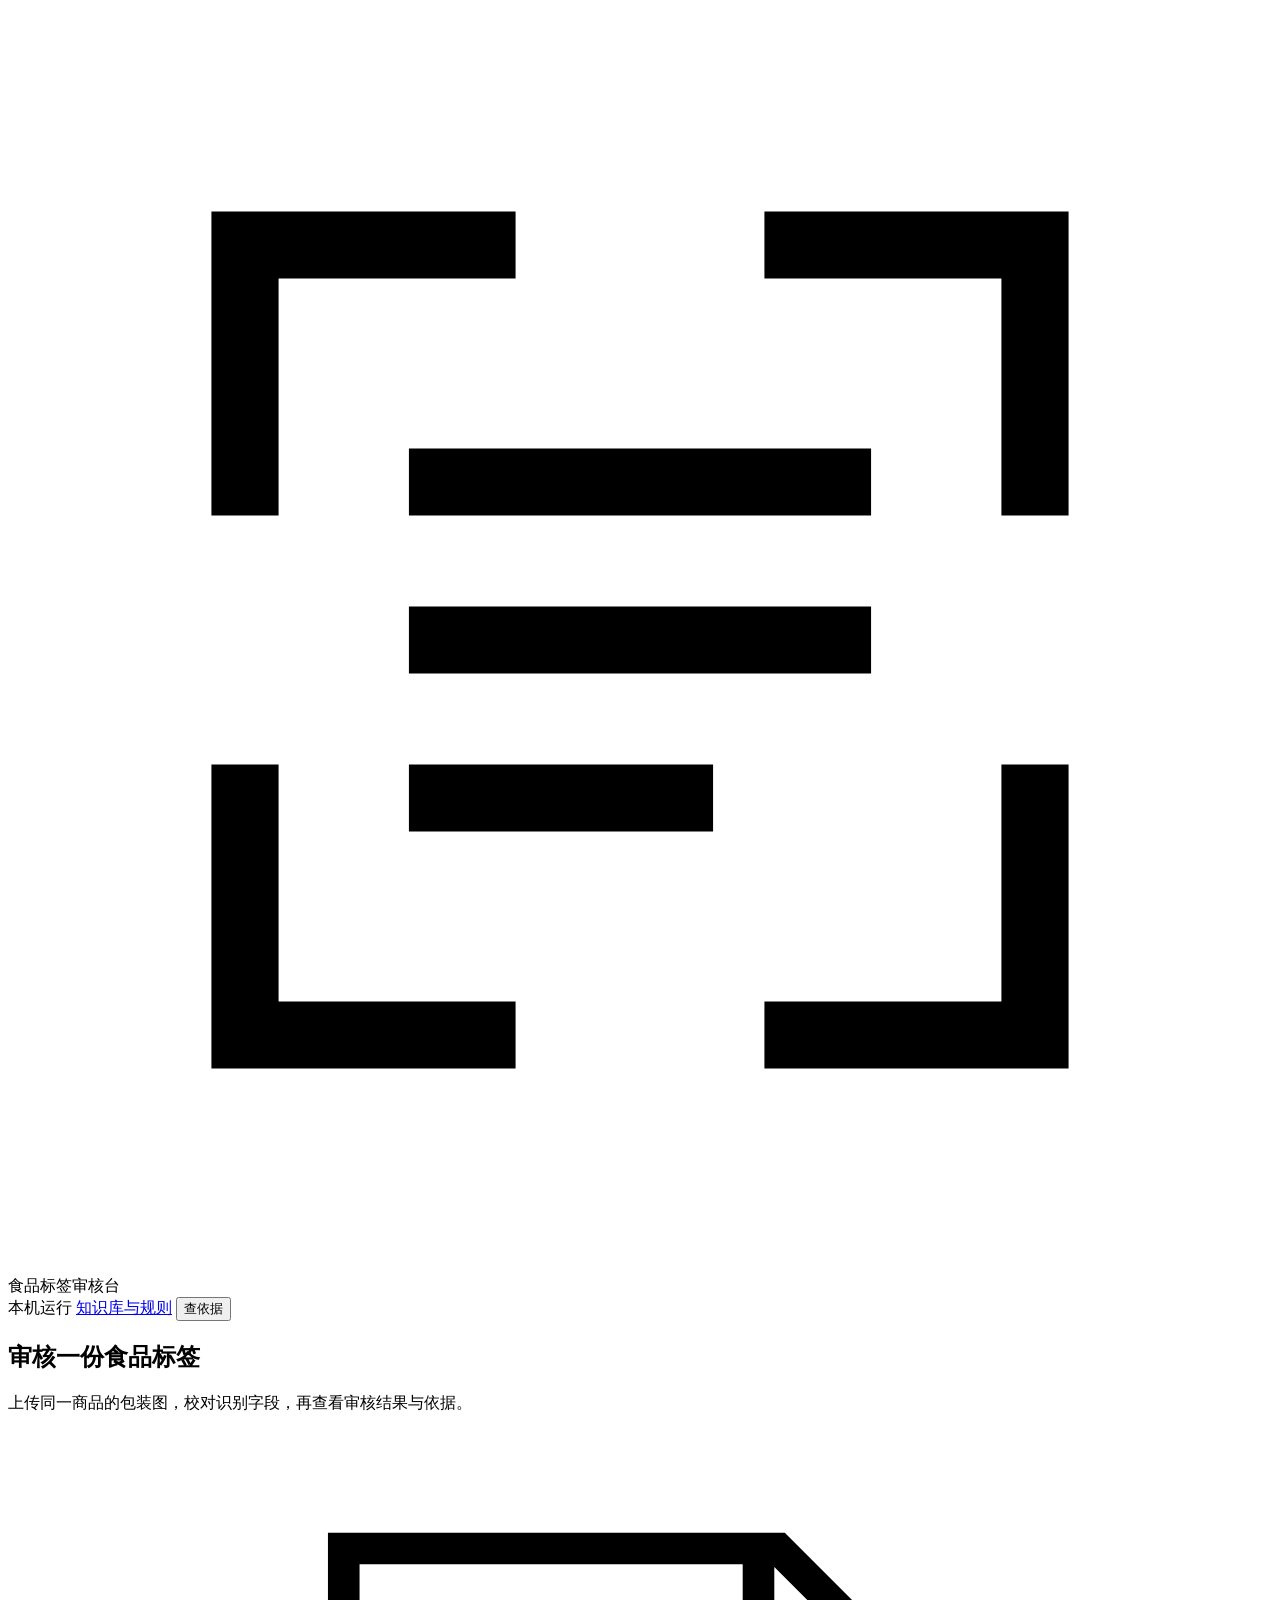
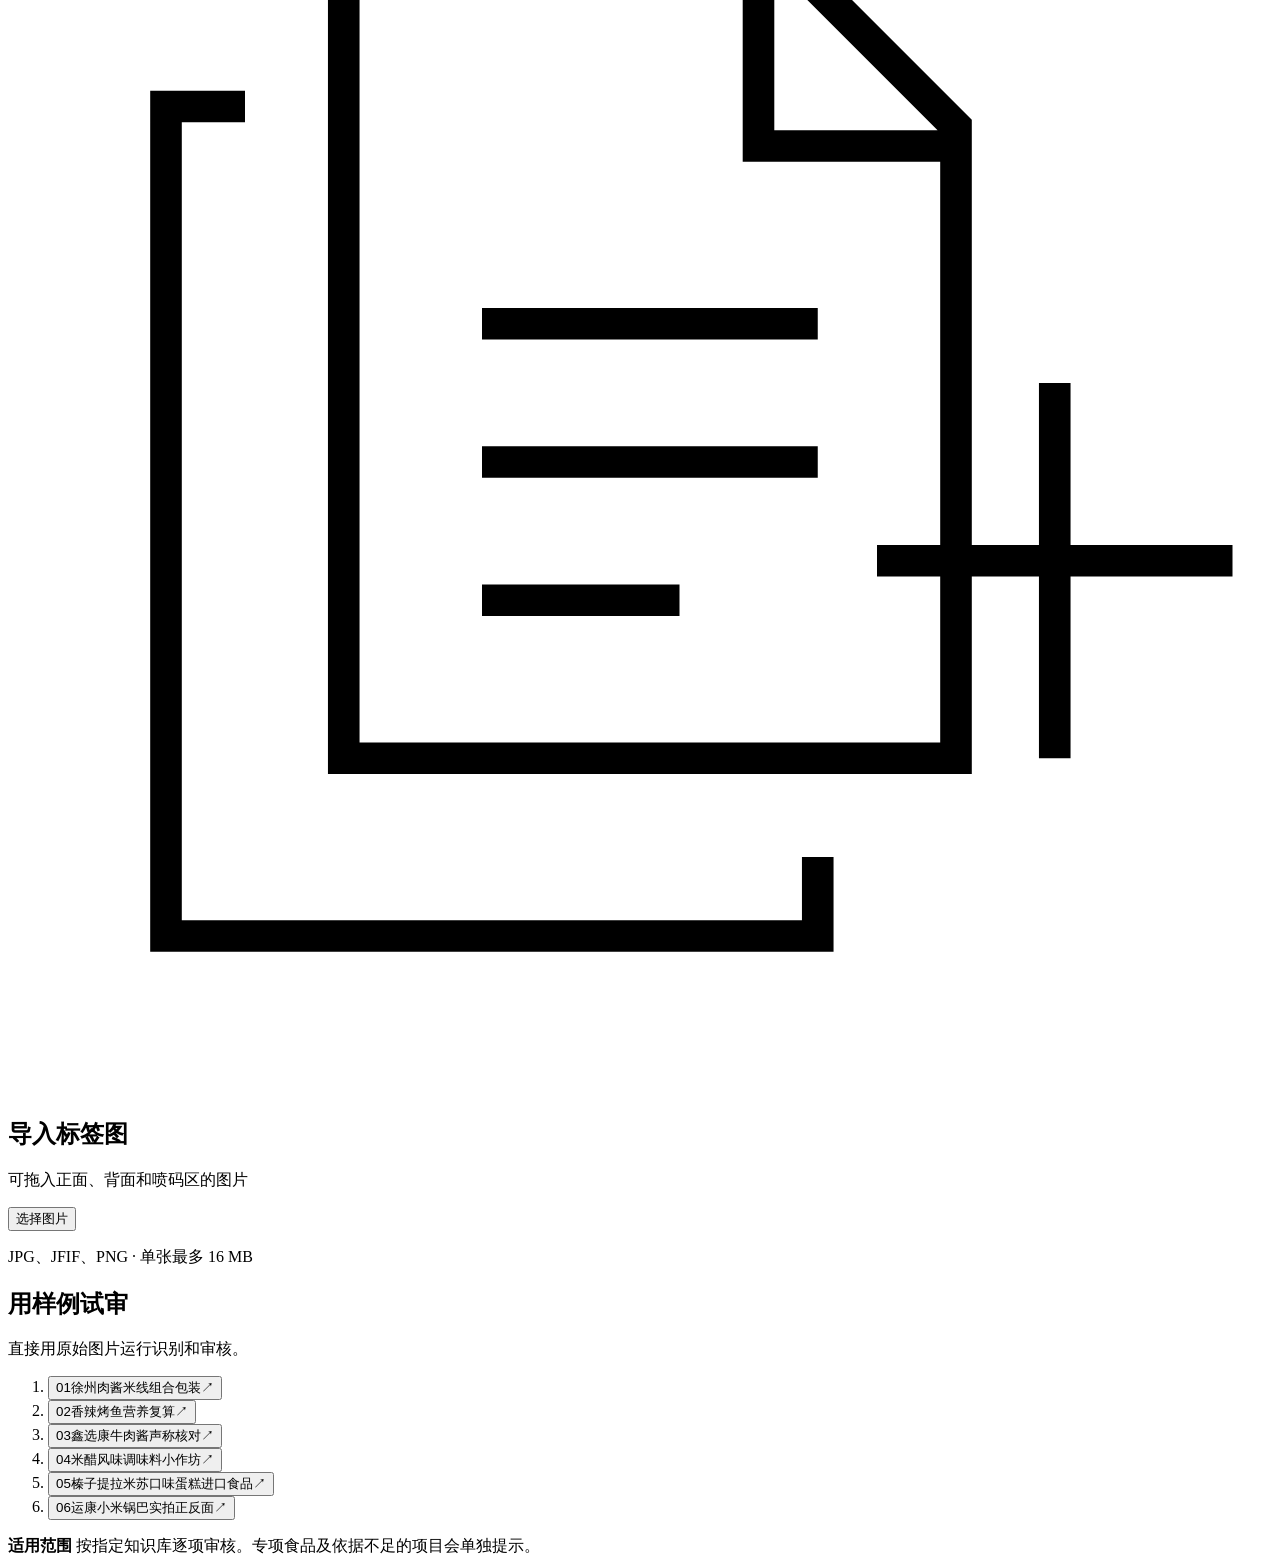
==== index.html @ 0190dfd8 "Initial commit: local-first food label review workbench 代码与功能开源；不含任何标准/法规正文、真实商品照片或企业信息。  包含 - 审核主流程" ====
<!doctype html>
<html lang="zh-CN">
<head>
  <meta charset="utf-8">
  <meta name="viewport" content="width=device-width, initial-scale=1">
  <meta name="color-scheme" content="light">
  <meta name="referrer" content="no-referrer">
  <title>食品标签审核台</title>
  <link rel="stylesheet" href="/style.css">
  <script src="/report.js" defer></script>
  <script src="/app.js" defer></script>
</head>
<body>
  <header class="site-header">
    <div class="frame masthead">
      <div class="brand">
        <svg class="brand-mark" viewBox="0 0 32 32" fill="none" aria-hidden="true">
          <path d="M6 12V6h6m8 0h6v6m0 8v6h-6m-8 0H6v-6M11 12h10m-10 4h10m-10 4h6" stroke="currentColor" stroke-width="1.7" stroke-linecap="square"/>
        </svg>
        <span>食品标签审核台</span>
      </div>
      <div class="header-actions">
        <span class="local-label"><span aria-hidden="true"></span>本机运行</span>
          <a class="quiet header-link" href="/admin">知识库与规则</a>
          <button type="button" id="openKnowledge" class="quiet" aria-haspopup="dialog">查依据</button>
        <button type="button" id="reset" class="quiet" hidden>新建审核</button>
      </div>
    </div>
  </header>

  <main class="frame">
    <input type="file" id="files" accept=".jpg,.jpeg,.jfif,.png,image/jpeg,image/png" multiple hidden>
    <div id="feedback" class="feedback" role="status" aria-live="polite" hidden></div>

    <section id="home" aria-labelledby="homeTitle">
      <div class="intro">
        <h1 id="homeTitle">审核一份食品标签</h1>
        <p>上传同一商品的包装图，校对识别字段，再查看审核结果与依据。</p>
      </div>
      <div class="intake">
        <div id="dropArea" class="drop-area">
          <svg class="upload-icon" viewBox="0 0 64 64" fill="none" aria-hidden="true">
            <path d="M17 6h22l9 9v32H17zM38 6v10h10M12 14H8v42h33v-4M24 25h17M24 32h17M24 39h10" stroke="currentColor" stroke-width="1.6"/>
            <path d="M53 28v19m-9-10h18" stroke="currentColor" stroke-width="1.6"/>
          </svg>
          <h2>导入标签图</h2>
          <p>可拖入正面、背面和喷码区的图片</p>
          <button type="button" class="primary" data-upload>选择图片</button>
          <p class="file-hint">JPG、JFIF、PNG · 单张最多 16 MB</p>
        </div>
        <div class="examples">
          <div class="examples-head">
            <h2>用样例试审</h2>
            <p>直接用原始图片运行识别和审核。</p>
          </div>
          <ol id="samples" class="sample-list"></ol>
        </div>
      </div>
      <div class="intake-note">
        <strong>适用范围</strong>
        <span>按指定知识库逐项审核。专项食品及依据不足的项目会单独提示。</span>
      </div>
    </section>

    <section id="workspace" aria-labelledby="caseTitle" hidden>
      <div class="case-header">
        <div class="case-info">
          <p class="eyebrow">正在审核</p>
          <h1 id="caseTitle">未命名标签</h1>
          <p id="caseMeta" class="meta-text"></p>
        </div>
        <div class="case-actions">
          <button type="button" class="quiet" data-upload>添加标签图</button>
          <button type="button" id="report" class="quiet" disabled>查看报告</button>
          <button type="button" id="downloadReport" class="quiet" disabled>下载 HTML</button>
          <button type="button" id="downloadPdf" class="quiet" disabled>下载 PDF</button>
        </div>
      </div>

      <div class="work-grid">
        <section class="viewer" aria-labelledby="viewerTitle">
          <div class="panel-head">
            <h2 id="viewerTitle">标签原图</h2>
            <div class="zoom-controls" aria-label="图像缩放">
              <button type="button" id="zoomOut" aria-label="缩小">−</button>
              <button type="button" id="zoomReset" aria-label="适应窗口">适应</button>
              <button type="button" id="zoomIn" aria-label="放大">+</button>
            </div>
          </div>
          <div id="imageTabs" class="image-tabs" aria-label="已上传图片"></div>
          <div class="photo-viewport" id="canvasViewport" tabindex="0" aria-label="标签图浏览区，可滚动">
            <div class="photo-stage" id="photoStage">
              <img id="previewImage" alt="">
              <div id="evidenceBox" class="evidence-box" hidden></div>
            </div>
          </div>
          <div class="viewer-caption" id="viewerCaption" aria-live="polite">点击右侧的证据可定位到原图。</div>
          <details class="photo-coverage" id="photoCoverage">
            <summary>记录本张图拍到的区域</summary>
            <div id="coverageControls"></div>
          </details>
          <div class="photo-tools">
            <button type="button" id="reviewEvidence" class="quiet" disabled>复核选中证据</button>
            <button type="button" id="removeImage" class="quiet">移除本张图</button>
          </div>
        </section>

        <section class="review" aria-label="审核操作">
          <div class="section-switch" aria-label="审核面板">
            <button type="button" id="resultsMode" aria-pressed="true">审核结果</button>
            <button type="button" id="fieldsMode" aria-pressed="false">校对识别</button>
            <button type="button" id="audit" class="primary run-audit">重新审核</button>
          </div>
          <details id="settings" class="settings">
            <summary>
              <span>审核设置</span>
              <span id="settingsStatus" class="settings-status"></span>
            </summary>
            <fieldset id="contextControls">
              <legend class="sr-only">选择审核情景</legend>
              <div class="form-grid">
                <label>审核对象
                  <select id="sampleKind">
                    <option value="unknown">由原图线索判断</option>
                    <option value="artwork">设计稿（刀版图）</option>
                    <option value="physical">实物包装</option>
                  </select>
                </label>
                <label>食品范围
                  <select id="scope">
                    <option value="unknown">待确认</option>
                    <option value="regular">国产普通预包装</option>
                    <option value="imported">进口预包装</option>
                    <option value="workshop">食品小作坊</option>
                    <option value="other">其他或特殊食品</option>
                  </select>
                </label>
                <label id="productionDateLabel">实际生产日期
                  <input type="date" id="productionDate">
                </label>
                <label id="plannedProductionDateLabel" hidden>计划投产日期（设计稿）
                  <input type="date" id="plannedProductionDate">
                </label>
                <label>营养标签
                  <select id="nutritionRequired">
                    <option value="unknown">待确认是否豁免</option>
                    <option value="required">确认需要标示</option>
                    <option value="exempt">确认符合豁免条件</option>
                  </select>
                </label>
              </div>
              <p class="field-note">预包装食品按指定知识库中的 GB 7718-2025、GB 28050-2025 审核。</p>
              <label class="check"><input type="checkbox" id="verified">照片属于同一销售包装，已核对原图读数与所记录区域</label>
              <details><summary>记录配方与整版核验结果</summary>
                <p class="field-note">对照原图和材料后填写，填写内容会作为报告判断依据。修改识别值或图片后需要重新核验。</p>
                <label class="check"><input id="layoutReviewed" type="checkbox">已核对完整销售版面及适用的补充标示载体</label>
                <label>整版核验记录<textarea id="layoutReviewBasis" maxlength="1000" placeholder="记录稿件版本、核对的展示面和具体标示位置"></textarea></label>
                <label>骨汤声称的稿件判断
                  <select id="boneArtworkReview">
                    <option value="unknown">尚未确认稿件缺少对应标示</option>
                    <option value="unsubstantiated">整版确认实际用料或工艺声称缺少对应标示</option>
                  </select>
                </label>
                <label>骨汤声称核验
                  <select id="boneClaimEvidence">
                    <option value="unknown">尚未取得完整核验材料</option>
                    <option value="unsupported">完整配方、供应商规格和工艺均证实声称无支撑</option>
                    <option value="supported">已证实声称对应的实际原料或工艺</option>
                    <option value="flavor">已确认只描述风味，需核对图案条件</option>
                  </select>
                </label>
                <label>骨汤核验材料与事实<textarea id="boneClaimBasis" maxlength="2000" placeholder="填写材料名称、版本及核验事实"></textarea></label>
                <p class="field-note">致敏物质逐类核验。确认遗漏前，请核对配料内的加粗或下划线、邻近提示及适用例外。</p>
                <div class="form-grid" id="allergenChecks"></div>
              </details>
            </fieldset>
          </details>
          <div id="results" aria-label="结果清单">
            <div id="resultSummary" class="result-summary" aria-live="polite"></div>
            <div id="resultEvidence" class="result-evidence"></div>
            <div id="groups" class="group-switch" aria-label="筛选审核结果"></div>
            <div id="items" class="items"></div>
          </div>
          <div id="fieldEditor" hidden></div>
          <details id="agentPanel" class="settings">
            <summary>AI 审核、撰稿与复核建议</summary>
            <p class="field-note">发送当前标签文字、校对字段和指定知识库依据到已配置的 DeepSeek 模型。三个角色依次处理，候选建议需对照原图与依据核验。</p>
            <button type="button" id="runAgents" class="quiet">发送文字并运行三角色复核</button>
            <div id="agentOutput" aria-live="polite"></div>
          </details>
        </section>
      </div>
      <footer class="workspace-foot">标签初审 · 结果基于已提供图片、校对值与所选审核口径</footer>
    </section>
  </main>
  <dialog id="knowledgeDialog" aria-labelledby="knowledgeTitle">
    <div class="dialog-head">
      <h2 id="knowledgeTitle">查阅审核依据</h2>
      <form method="dialog"><button type="submit" class="quiet">关闭</button></form>
    </div>
    <form id="knowledgeForm" class="knowledge-form">
      <input type="search" id="knowledgeQuery" required maxlength="120" aria-label="标准号、条款号或关键词" placeholder="例如 GB 28050、净含量">
      <button type="submit" class="primary">查询</button>
    </form>
    <div id="knowledgeResults" class="knowledge-results" aria-live="polite"></div>
  </dialog>
  <dialog id="reviewDialog" aria-labelledby="reviewTitle">
    <div class="dialog-head">
      <h2 id="reviewTitle">证据复核</h2>
      <form method="dialog"><button type="submit" class="quiet">关闭</button></form>
    </div>
    <p id="reviewCaption" class="field-note"></p>
    <img id="reviewCrop" alt="待复读的证据区域">
    <div class="review-actions">
      <button type="button" id="reviewLocal" class="quiet">本机 OCR 复读</button>
      <button type="button" id="reviewSend" class="primary">发送裁切并 AI 复核</button>
    </div>
    <p id="reviewAvailability" class="field-note">AI 复核会将上方裁切发送至已配置服务。复核结果仅供校对，是否更正由你确认。</p>
    <div id="reviewOutput" class="review-output" aria-live="polite"></div>
  </dialog>
</body>
</html>
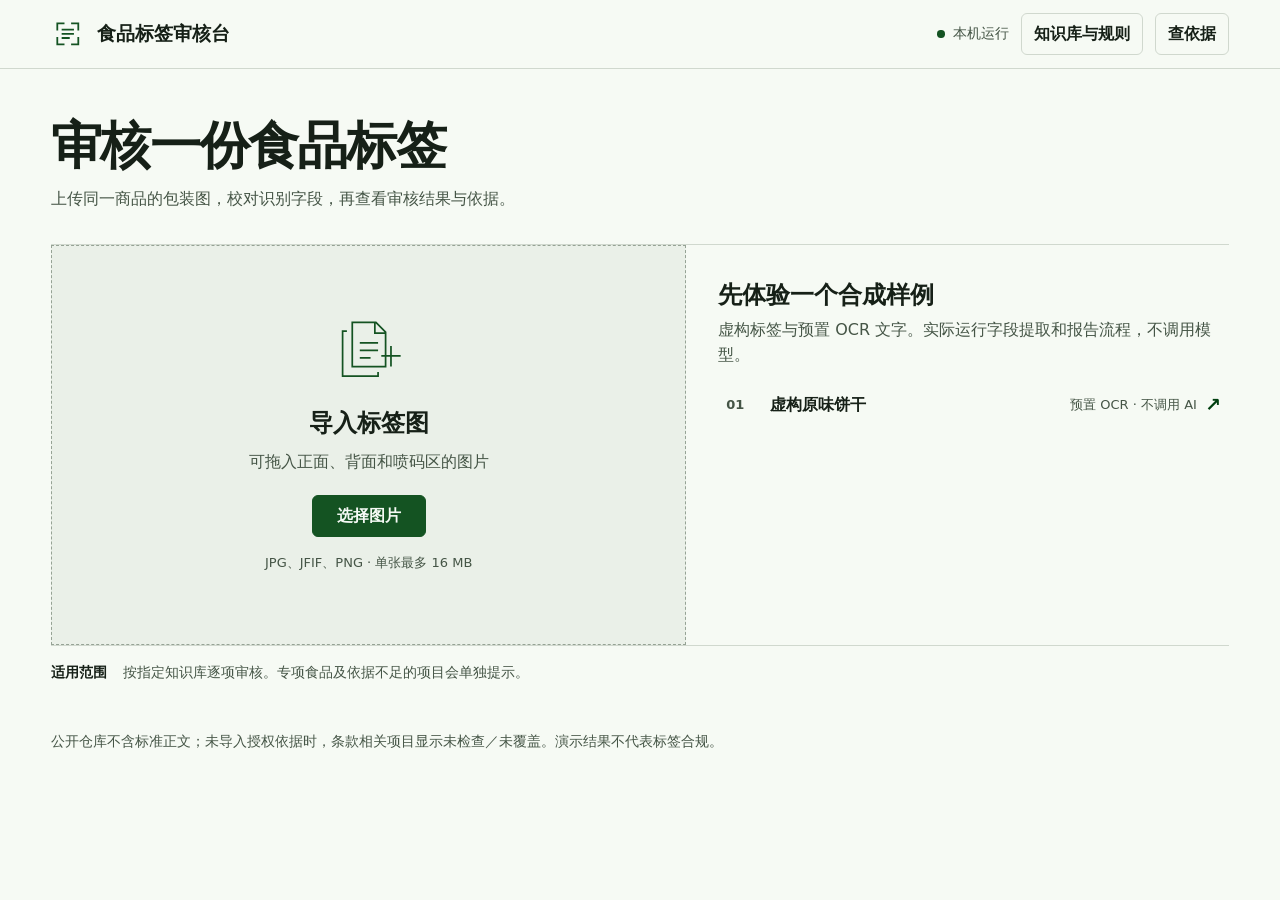
==== commit c54e1b1a: "Make the public workbench reproducible with a no-cloud demo and FDE case notes" ====
--- a/index.html
+++ b/index.html
@@ -50,8 +50,8 @@
         </div>
         <div class="examples">
           <div class="examples-head">
-            <h2>用样例试审</h2>
-            <p>直接用原始图片运行识别和审核。</p>
+            <h2>先体验一个合成样例</h2>
+            <p>虚构标签与预置 OCR 文字。实际运行字段提取和报告流程，不调用模型。</p>
           </div>
           <ol id="samples" class="sample-list"></ol>
         </div>
@@ -60,6 +60,7 @@
         <strong>适用范围</strong>
         <span>按指定知识库逐项审核。专项食品及依据不足的项目会单独提示。</span>
       </div>
+      <p class="demo-note">公开仓库不含标准正文；未导入授权依据时，条款相关项目显示未检查／未覆盖。演示结果不代表标签合规。</p>
     </section>
 
     <section id="workspace" aria-labelledby="caseTitle" hidden>
@@ -183,9 +184,9 @@
           </div>
           <div id="fieldEditor" hidden></div>
           <details id="agentPanel" class="settings">
-            <summary>AI 审核、撰稿与复核建议</summary>
-            <p class="field-note">发送当前标签文字、校对字段和指定知识库依据到已配置的 DeepSeek 模型。三个角色依次处理，候选建议需对照原图与依据核验。</p>
-            <button type="button" id="runAgents" class="quiet">发送文字并运行三角色复核</button>
+            <summary>查看本次 AI 审核与整改建议</summary>
+            <p class="field-note">正常审核可按配置调用审核与撰稿两个角色。此处只查看本次结果；合成样例不调用模型，候选须对照原图与依据核验。</p>
+            <button type="button" id="runAgents" class="quiet">查看本次 AI 结果</button>
             <div id="agentOutput" aria-live="polite"></div>
           </details>
         </section>
--- a/style.css
+++ b/style.css
@@ -0,0 +1,296 @@
+@import url("/tokens.css");
+
+* { box-sizing: border-box; }
+[hidden] { display: none !important; }
+html, body { margin: 0; overflow-x: clip; }
+body {
+  background: var(--color-paper);
+  color: var(--color-ink);
+  font: 400 var(--text-md)/1.55 var(--font-body);
+  -webkit-font-smoothing: antialiased;
+}
+h1, h2, h3, p { margin: 0; }
+h1, h2, h3 { min-width: 0; overflow-wrap: anywhere; }
+button, select, input, textarea { font: inherit; color: inherit; }
+button, select, summary { cursor: pointer; }
+button, select, input:not([type="checkbox"]), textarea {
+  border: var(--rule-thin) solid var(--color-rule-strong);
+  border-radius: var(--radius-control);
+  background: var(--color-surface);
+}
+button {
+  min-height: 2.5rem;
+  padding: var(--space-xs) var(--space-sm);
+  white-space: nowrap;
+  font-weight: 600;
+  transition: transform var(--dur-quick) var(--ease-out);
+}
+button:active:not(:disabled) { transform: translateY(1px); }
+button:disabled, fieldset:disabled { opacity: .55; cursor: not-allowed; }
+:focus-visible { outline: 2px solid var(--color-accent); outline-offset: 3px; }
+input[type="checkbox"] { accent-color: var(--color-accent); }
+a { color: var(--color-accent-strong); text-underline-offset: .2em; }
+.frame { width: min(100%, 92rem); margin-inline: auto; padding-inline: clamp(var(--space-md), 4vw, var(--space-3xl)); }
+.demo-note { margin: var(--space-md) 0 var(--space-2xl); color: var(--color-muted); font-size: var(--text-sm); max-width: 65rem; }
+.site-header { border-bottom: var(--rule-thin) solid var(--color-rule); }
+.masthead { min-height: 4.25rem; display: flex; align-items: center; justify-content: space-between; gap: var(--space-sm); }
+.brand, .header-actions, .local-label { display: flex; align-items: center; gap: var(--space-sm); }
+.brand { font-size: var(--text-lg); font-weight: 700; white-space: nowrap; }
+.brand-mark { width: 2.1rem; flex: none; color: var(--color-accent); }
+.local-label { gap: var(--space-xs); color: var(--color-muted); font-size: var(--text-sm); white-space: nowrap; }
+.local-label span { width: .46rem; aspect-ratio: 1; border-radius: 50%; background: var(--color-accent); }
+.primary { background: var(--color-accent); color: var(--color-ink-on-accent); border-color: var(--color-accent); padding-inline: var(--space-lg); }
+.quiet { background: transparent; border-color: var(--color-rule); }
+@media (hover: hover) {
+  button:hover:not(:disabled) { background-color: var(--color-mat); }
+  .primary:hover:not(:disabled) { background: var(--color-accent-strong); transform: translateY(-1px); }
+  a:hover { color: var(--color-ink); }
+}
+.feedback { margin-top: var(--space-md); background: var(--color-accent-wash); padding: var(--space-sm) var(--space-md); font-size: var(--text-sm); overflow-wrap: anywhere; }
+.feedback.error { color: var(--color-danger); background: var(--color-danger-wash); }
+.intro { padding: var(--space-2xl) 0 var(--space-xl); }
+.intro h1 { font: 700 clamp(2rem, 4vw, 3.25rem)/1.13 var(--font-display); letter-spacing: -.035em; }
+.intro p { color: var(--color-muted); margin-top: var(--space-sm); }
+.intake { display: grid; grid-template-columns: minmax(0, 1fr); border-block: var(--rule-thin) solid var(--color-rule); }
+.drop-area {
+  min-height: 20rem;
+  display: grid;
+  justify-items: center;
+  align-content: center;
+  gap: var(--space-xs);
+  padding: var(--space-xl) var(--space-md);
+  background: var(--color-mat);
+  text-align: center;
+  border: var(--rule-thin) dashed var(--color-rule-strong);
+}
+.drop-area.dragging { background: var(--color-accent-wash); border-color: var(--color-accent); }
+.upload-icon { width: 4.3rem; margin-bottom: var(--space-sm); color: var(--color-accent); }
+.drop-area h2, .examples h2 { font-size: var(--text-xl); }
+.drop-area p, .examples-head p { color: var(--color-muted); }
+.drop-area .primary { margin-top: var(--space-sm); }
+.drop-area .file-hint { font-size: var(--text-xs); margin-top: var(--space-xs); }
+.examples { padding: var(--space-xl) 0 var(--space-lg); }
+.examples-head p { margin-top: var(--space-2xs); }
+.sample-list { margin: var(--space-sm) 0 0; padding: 0; list-style: none; }
+.sample-list li { border-bottom: var(--rule-thin) solid var(--color-rule); }
+.sample-list li:last-child { border-bottom: 0; }
+.sample-button {
+  display: grid;
+  grid-template-columns: 2rem minmax(0, 1fr) auto;
+  align-items: center;
+  gap: var(--space-sm);
+  width: 100%;
+  min-height: 3.2rem;
+  padding-inline: var(--space-xs);
+  text-align: left;
+  background: transparent;
+  border: 0;
+}
+.sample-number { color: var(--color-muted); font-size: var(--text-xs); font-variant-numeric: tabular-nums; }
+.sample-name { overflow: hidden; text-overflow: ellipsis; }
+.sample-type { color: var(--color-muted); font-size: var(--text-xs); font-weight: 400; }
+.sample-end { display: flex; align-items: center; gap: var(--space-xs); }
+.sample-arrow { color: var(--color-accent-strong); font-size: var(--text-lg); }
+.intake-note { display: flex; align-items: baseline; flex-wrap: wrap; gap: var(--space-xs) var(--space-md); padding: var(--space-md) 0 var(--space-xl); color: var(--color-muted); font-size: var(--text-sm); }
+.intake-note strong { color: var(--color-ink); }
+
+.case-header { display: flex; align-items: end; justify-content: space-between; flex-wrap: wrap; gap: var(--space-sm); padding-block: var(--space-xl) var(--space-lg); }
+.case-info { min-width: 0; }
+.case-actions, .photo-tools, .review-actions { display: flex; flex-wrap: wrap; gap: var(--space-xs); }
+.eyebrow, .meta-text { font-size: var(--text-sm); color: var(--color-muted); }
+.case-header h1 { margin-block: var(--space-2xs); font: 700 clamp(1.625rem, 3vw, 2.5rem)/1.2 var(--font-display); }
+.work-grid { display: grid; grid-template-columns: minmax(0, 1fr); align-items: start; gap: var(--space-lg); }
+.viewer, .review { min-width: 0; border: var(--rule-thin) solid var(--color-rule); background: var(--color-surface); }
+.panel-head, .section-switch { display: flex; min-height: 3.625rem; align-items: center; padding-inline: var(--space-md); border-bottom: var(--rule-thin) solid var(--color-rule); }
+.panel-head { justify-content: space-between; gap: var(--space-sm); }
+.panel-head h2 { font-size: var(--text-md); }
+.zoom-controls { display: flex; gap: var(--space-2xs); }
+.zoom-controls button { min-height: 2.25rem; min-width: 2.25rem; padding: var(--space-2xs) var(--space-xs); border-color: var(--color-rule); font-size: var(--text-sm); }
+.image-tabs { display: flex; gap: var(--space-xs); padding: var(--space-xs) var(--space-md); overflow: auto; }
+.image-tabs button { min-height: 2rem; font-size: var(--text-xs); border-color: var(--color-rule); flex: none; max-width: 13rem; overflow: hidden; text-overflow: ellipsis; }
+.image-tabs button[aria-pressed="true"] { background: var(--color-accent-wash); border-color: var(--color-accent); color: var(--color-accent-strong); }
+.photo-viewport { position: relative; height: clamp(15rem, 44vh, 31rem); overflow: auto; background-color: var(--color-mat-deep); overscroll-behavior: contain; }
+.photo-stage { position: relative; margin: auto; width: 0; height: 0; }
+.photo-stage img { display: block; width: 100%; height: 100%; }
+.evidence-box { position: absolute; pointer-events: none; border: 2px solid var(--color-highlight); background: var(--color-highlight-fill); box-shadow: 0 0 0 1px var(--color-surface); }
+.viewer-caption { min-height: 2.8rem; padding: var(--space-xs) var(--space-md); color: var(--color-muted); font-size: var(--text-sm); overflow-wrap: anywhere; }
+.photo-coverage { border-top: var(--rule-thin) solid var(--color-rule); padding: var(--space-xs) var(--space-md); }
+.photo-coverage summary, .evidence-section summary { font-size: var(--text-sm); font-weight: 650; }
+.coverage-options { display: flex; gap: var(--space-xs) var(--space-sm); flex-wrap: wrap; }
+.coverage-options .check { margin: 0; }
+.readability-label { display: flex; align-items: center; flex-wrap: wrap; gap: var(--space-xs); margin-block: var(--space-xs); font-size: var(--text-sm); }
+.readability-label select { max-width: 100%; min-height: 2rem; padding: var(--space-2xs) var(--space-xs); }
+.photo-tools { justify-content: space-between; padding: var(--space-xs) var(--space-md) var(--space-sm); }
+.photo-tools button { font-size: var(--text-xs); min-height: 2rem; }
+.section-switch { gap: var(--space-xs); position: sticky; z-index: 2; top: 0; background: var(--color-surface); }
+.section-switch button { background: transparent; border: 0; border-bottom: 2px solid transparent; border-radius: 0; align-self: stretch; }
+.section-switch button[aria-pressed="true"] { border-bottom-color: var(--color-accent); color: var(--color-accent-strong); }
+.section-switch .run-audit {
+  align-self: center;
+  margin-left: auto;
+  border-radius: var(--radius-control);
+  background: var(--color-accent);
+  padding-inline: var(--space-sm);
+  font-size: var(--text-sm);
+}
+@media (hover: hover) {
+  .section-switch .run-audit:hover:not(:disabled) { background: var(--color-accent-strong); }
+}
+.settings { border-bottom: var(--rule-thin) solid var(--color-rule); }
+.settings summary { display: flex; justify-content: space-between; align-items: center; gap: var(--space-xs); padding: var(--space-sm) var(--space-md); font-size: var(--text-sm); font-weight: 650; list-style: none; }
+.settings summary::-webkit-details-marker, .issue summary::-webkit-details-marker, .editor-set summary::-webkit-details-marker { display: none; }
+.settings summary::before { content: "＋"; color: var(--color-accent-strong); }
+.settings[open] summary::before { content: "−"; }
+.settings-status { min-width: 0; overflow: hidden; text-overflow: ellipsis; white-space: nowrap; color: var(--color-muted); font-weight: 400; margin-left: auto; }
+.settings fieldset { margin: 0; min-width: 0; border: 0; padding: 0 var(--space-md) var(--space-md); }
+.form-grid { display: grid; grid-template-columns: repeat(2, minmax(0, 1fr)); gap: var(--space-sm); }
+.form-grid label, .editor-field label { display: block; font-size: var(--text-sm); font-weight: 600; min-width: 0; }
+.form-grid input, .form-grid select, .editor-field input, .editor-field textarea, .nutrition-grid input {
+  display: block;
+  width: 100%;
+  min-width: 0;
+  min-height: 2.4rem;
+  padding: var(--space-2xs) var(--space-xs);
+  margin-top: var(--space-2xs);
+  font-weight: 400;
+  font-size: var(--text-sm);
+}
+.field-note { color: var(--color-muted); font-size: var(--text-xs); margin-block: var(--space-sm); }
+.check { display: flex; align-items: flex-start; gap: var(--space-xs); margin-top: var(--space-xs); font-size: var(--text-sm); }
+.check input { flex: none; width: 1rem; height: 1rem; margin: .16rem 0 0; }
+
+.result-summary { padding: var(--space-md) var(--space-md) var(--space-sm); }
+.result-summary h2 { font-size: var(--text-lg); }
+.result-summary.has-issues h2 { color: var(--color-danger); }
+.result-summary { scroll-margin-top: 4.5rem; }
+.result-summary p { color: var(--color-muted); font-size: var(--text-sm); margin-top: var(--space-2xs); }
+.result-evidence { padding-inline: var(--space-md); padding-bottom: var(--space-sm); }
+.result-evidence:empty { display: none; }
+.evidence-section { border-top: var(--rule-thin) solid var(--color-rule); padding-block: var(--space-xs); }
+.evidence-row { display: flex; flex-wrap: wrap; align-items: center; gap: var(--space-2xs) var(--space-xs); margin-top: var(--space-2xs); overflow-wrap: anywhere; font-size: var(--text-xs); }
+.evidence-row + .evidence-row { border-top: var(--rule-thin) solid var(--color-rule); padding-top: var(--space-2xs); }
+.evidence-row strong { font-weight: 600; }
+.evidence-value, .evidence-reason { flex-basis: 100%; color: var(--color-muted); font-size: inherit; }
+.field-status { color: var(--color-accent-strong); }
+.track-note { font-size: var(--text-xs); color: var(--color-accent-strong); margin-bottom: var(--space-xs); }
+.group-switch { display: flex; flex-wrap: wrap; gap: var(--space-2xs); padding: 0 var(--space-md) var(--space-sm); }
+.group-switch button { border: 0; background: var(--color-mat); font-size: var(--text-xs); min-height: 2.1rem; padding-inline: var(--space-xs); }
+.group-switch button[aria-pressed="true"] { color: var(--color-ink-on-accent); background: var(--color-accent); }
+.group-switch .count { padding-left: var(--space-2xs); font-variant-numeric: tabular-nums; }
+.items { border-top: var(--rule-thin) solid var(--color-rule); }
+.issue { border-bottom: var(--rule-thin) solid var(--color-rule); }
+.issue:last-child { border-bottom: 0; }
+.issue summary { display: grid; grid-template-columns: minmax(0, 1fr) auto; align-items: start; gap: var(--space-xs); padding: var(--space-md); list-style: none; }
+.issue summary::after { content: "＋"; font-size: var(--text-md); color: var(--color-accent-strong); }
+.issue[open] summary::after { content: "−"; }
+.issue-title { display: block; font-size: var(--text-md); line-height: 1.4; overflow-wrap: anywhere; }
+.issue-action { display: block; margin-top: var(--space-2xs); color: var(--color-muted); font-size: var(--text-sm); overflow-wrap: anywhere; }
+.issue-body { padding: 0 var(--space-md) var(--space-md); }
+.issue-detail { font-size: var(--text-sm); overflow-wrap: anywhere; white-space: pre-line; }
+.issue-source { margin-top: var(--space-sm); font-size: var(--text-xs); overflow-wrap: anywhere; }
+.issue-source a { margin-right: var(--space-xs); }
+.evidence-buttons { display: flex; flex-wrap: wrap; gap: var(--space-2xs); margin-top: var(--space-sm); }
+.evidence-buttons button, .locate { min-height: 2rem; font-size: var(--text-xs); color: var(--color-accent-strong); border-color: var(--color-rule); }
+.issue .more-evidence summary {
+  display: list-item;
+  list-style: revert;
+  padding: var(--space-xs) 0 0;
+  color: var(--color-accent-strong);
+  font-size: var(--text-xs);
+}
+.issue .more-evidence summary::after { content: none; }
+.issue .more-evidence summary::-webkit-details-marker { display: initial; }
+.group-empty { padding: var(--space-md); color: var(--color-muted); font-size: var(--text-sm); }
+.workspace-foot { padding: var(--space-md) 0 var(--space-xl); color: var(--color-muted); font-size: var(--text-xs); }
+
+.editor-head { padding: var(--space-md) var(--space-md) var(--space-xs); }
+.editor-head h2 { font-size: var(--text-lg); }
+.editor-set { border-bottom: var(--rule-thin) solid var(--color-rule); padding: var(--space-sm) var(--space-md); }
+.editor-set:last-child { border-bottom: 0; }
+.editor-set summary { font-weight: 650; }
+.editor-field { margin-block: var(--space-xs); }
+.editor-field textarea { resize: vertical; min-height: 5rem; }
+.editor-label { display: flex; align-items: center; justify-content: space-between; gap: var(--space-xs); }
+.nutrition-grid {
+  display: grid;
+  grid-template-columns: minmax(4.65rem, 1.35fr) repeat(3, minmax(0, 1fr)) auto;
+  align-items: center;
+  gap: var(--space-xs);
+  font-size: var(--text-xs);
+}
+.nutrition-grid input { margin: 0; }
+.nutrition-grid .locate { padding-inline: var(--space-xs); }
+.sr-only { position: absolute; width: 1px; height: 1px; padding: 0; margin: -1px; overflow: clip; clip-path: inset(50%); white-space: nowrap; border: 0; }
+dialog {
+  width: min(calc(100% - 2rem), 39rem);
+  max-height: min(88dvh, 47rem);
+  padding: var(--space-md);
+  border: var(--rule-thin) solid var(--color-rule-strong);
+  border-radius: var(--radius-control);
+  background: var(--color-surface);
+  color: var(--color-ink);
+  overflow-wrap: anywhere;
+}
+dialog::backdrop { background: rgb(23 32 27 / .5); }
+.dialog-head { display: flex; justify-content: space-between; align-items: center; gap: var(--space-sm); }
+.dialog-head h2 { font-size: var(--text-lg); }
+.knowledge-form { display: grid; grid-template-columns: minmax(0, 1fr) auto; gap: var(--space-xs); margin-block: var(--space-sm); }
+.knowledge-form input { min-width: 0; padding: var(--space-xs); }
+.knowledge-results, .review-output { color: var(--color-muted); font-size: var(--text-sm); }
+.knowledge-results article { padding-block: var(--space-xs); border-top: var(--rule-thin) solid var(--color-rule); }
+.knowledge-results article p { margin-top: var(--space-2xs); white-space: pre-wrap; }
+#reviewCrop { display: block; max-width: 100%; max-height: 19rem; margin-block: var(--space-sm); object-fit: contain; }
+#reviewCrop:not([src]) { display: none; }
+.review-output strong { color: var(--color-ink); }
+@media (min-width: 48rem) {
+  .intake { grid-template-columns: minmax(0, 1.17fr) minmax(0, 1fr); }
+  .examples { padding-inline: var(--space-xl) 0; }
+  .drop-area { min-height: 25rem; }
+}
+@media (min-width: 58rem) {
+  .work-grid { grid-template-columns: minmax(0, 1.32fr) minmax(0, 1fr); }
+  .viewer { position: sticky; top: var(--space-md); }
+  .photo-viewport { height: clamp(17rem, 59vh, 45rem); }
+}
+@media (max-width: 25.99rem) {
+  .masthead { min-height: 3.7rem; gap: var(--space-2xs); }
+  .brand { font-size: var(--text-md); gap: var(--space-2xs); }
+  .brand-mark { width: 1.75rem; }
+  .header-actions { gap: var(--space-2xs); }
+  .header-actions button { padding-inline: var(--space-xs); font-size: var(--text-xs); }
+  .header-actions .local-label { display: none; }
+  .section-switch { gap: var(--space-2xs); padding-inline: var(--space-xs); }
+  .section-switch button { padding-inline: var(--space-xs); font-size: var(--text-sm); }
+  .form-grid { grid-template-columns: minmax(0, 1fr); }
+  .nutrition-grid { gap: var(--space-2xs); }
+}
+@media (prefers-reduced-motion: reduce) {
+  *, *::before, *::after { animation: none !important; transition: none !important; scroll-behavior: auto !important; }
+}
+.attribution-photos{display:flex;flex-wrap:wrap;gap:8px;margin:12px 0}
+.attribution-photo{display:grid;gap:4px;justify-items:center;padding:6px;background:white;border:1px solid var(--line,#d8dde7);border-radius:6px;cursor:pointer}
+.attribution-photo img{display:block;width:76px;height:56px;object-fit:contain}
+.attribution-photo span{font-size:12px}
+
+a.header-link {
+  display: inline-flex;
+  align-items: center;
+  min-height: 2.5rem;
+  padding: var(--space-xs) var(--space-sm);
+  border: var(--rule-thin) solid var(--color-rule);
+  border-radius: var(--radius-control);
+  text-decoration: none;
+  font-weight: 600;
+  color: inherit;
+}
+.admin-tabs { display: flex; flex-wrap: wrap; gap: var(--space-xs); margin: var(--space-md) 0; }
+.admin-tabs button[aria-pressed="true"] { background: var(--color-accent); color: var(--color-ink-on-accent); border-color: var(--color-accent); }
+.admin-table { width: 100%; border-collapse: collapse; font-size: var(--text-sm); }
+.admin-table th, .admin-table td { border-bottom: var(--rule-thin) solid var(--color-rule); padding: .45rem .5rem; text-align: left; vertical-align: top; overflow-wrap: anywhere; }
+.admin-grid { display: grid; grid-template-columns: minmax(16rem, 28%) minmax(0, 1fr); gap: var(--space-md); }
+.admin-panel { background: var(--color-surface); border: var(--rule-thin) solid var(--color-rule); padding: var(--space-md); }
+.admin-panel pre, .admin-side-by-side pre { white-space: pre-wrap; font-size: var(--text-sm); max-height: 24rem; overflow: auto; }
+.admin-side-by-side { display: grid; grid-template-columns: 1fr 1fr; gap: var(--space-sm); }
+.admin-toolbar { display: flex; flex-wrap: wrap; gap: var(--space-sm); margin: var(--space-sm) 0; }
+.admin-muted { color: var(--color-muted); font-size: var(--text-sm); }
+.admin-flag { color: var(--color-accent-strong); font-weight: 650; }
